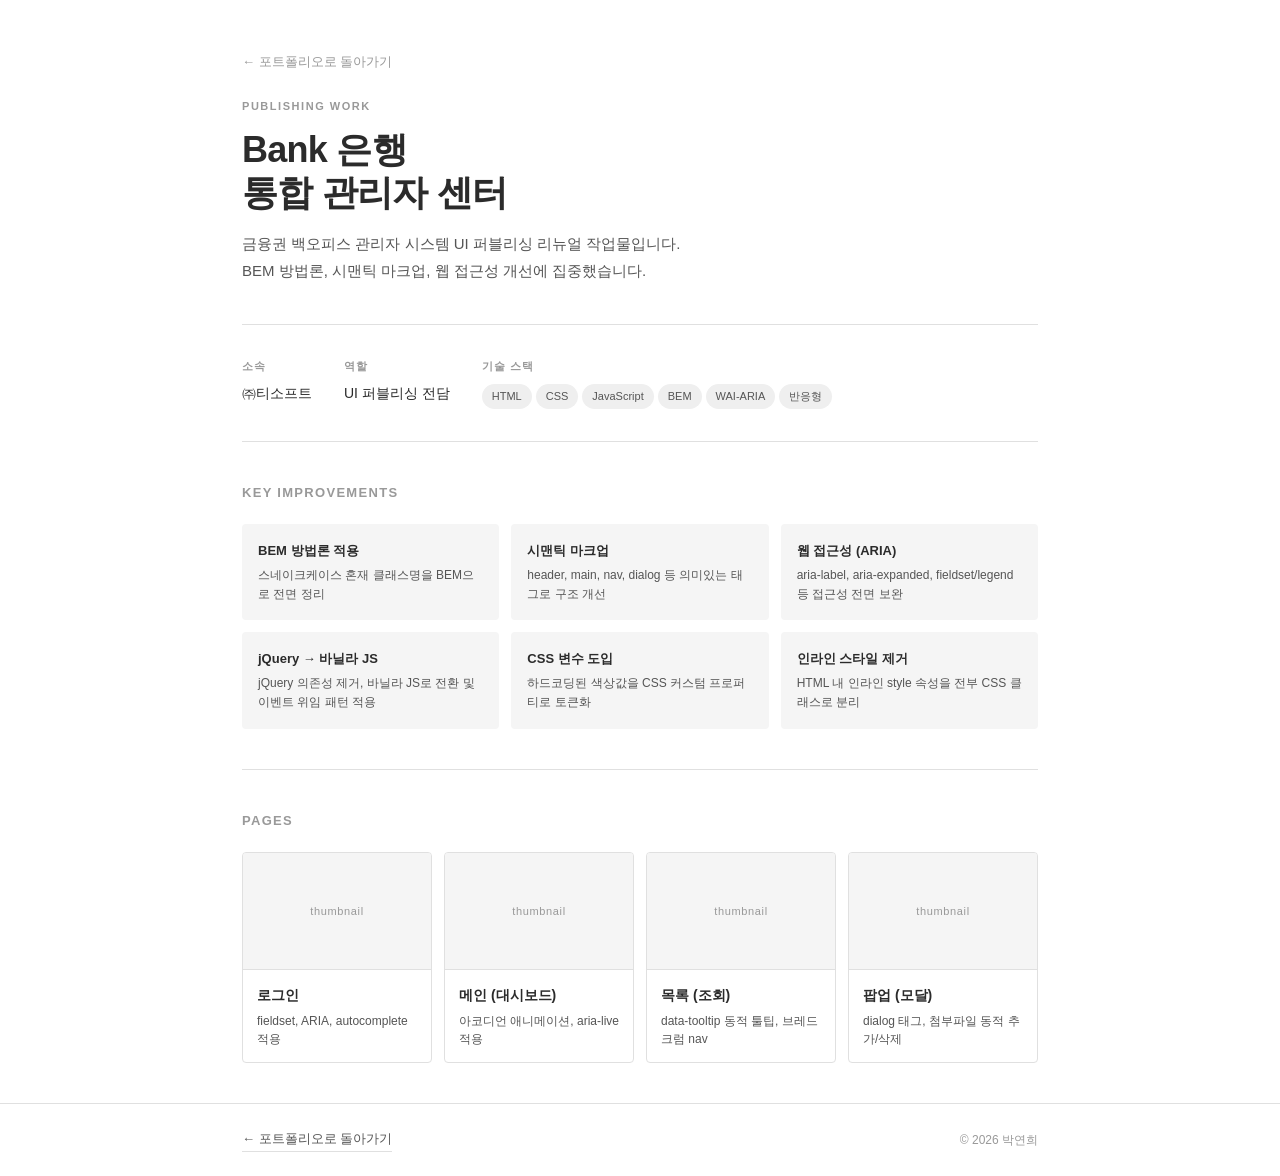
==== bank/bank-index.html @ d20da517 "init: 퍼플 포트폴리오, 금융 리뉴얼 추가" ====
<!DOCTYPE html>
<html lang="ko">

<head>
  <meta charset="UTF-8" />
  <meta name="viewport" content="width=device-width, initial-scale=1.0" />
  <title>은행 통합 관리자 센터 | 박연희 포트폴리오</title>
  <style>
    :root {
      --col-bg: #ffffff;
      --col-surface: #f5f5f5;
      --col-point: #2b2b2b;
      --col-accent: #555555;
      --col-muted: #999999;
      --col-border: #e0e0e0;
      --ff-base: 'Noto Sans KR', sans-serif;
      --max-w: 860px;
    }

    *,
    *::before,
    *::after {
      box-sizing: border-box;
      margin: 0;
      padding: 0;
    }

    body {
      background: var(--col-bg);
      color: var(--col-point);
      font-family: var(--ff-base);
      font-size: 15px;
      line-height: 1.7;
      -webkit-font-smoothing: antialiased;
    }

    a {
      color: inherit;
      text-decoration: none;
    }

    ul {
      list-style: none;
    }

    /* 레이아웃 */
    .l-wrap {
      max-width: var(--max-w);
      margin: 0 auto;
      padding: 0 32px;
    }

    /* 헤더 */
    .page-header {
      padding: 48px 0 40px;
      border-bottom: 1px solid var(--col-border);
    }

    .page-header__back {
      display: inline-flex;
      align-items: center;
      gap: 6px;
      font-size: 13px;
      color: var(--col-muted);
      margin-bottom: 24px;
      transition: color 0.2s;
    }

    .page-header__back:hover {
      color: var(--col-point);
    }

    .page-header__label {
      font-size: 11px;
      font-weight: 700;
      letter-spacing: 0.14em;
      text-transform: uppercase;
      color: var(--col-muted);
      margin-bottom: 12px;
    }

    .page-header__title {
      font-size: clamp(24px, 4vw, 36px);
      font-weight: 700;
      letter-spacing: -0.02em;
      line-height: 1.2;
      margin-bottom: 16px;
    }

    .page-header__desc {
      font-size: 15px;
      color: var(--col-accent);
      max-width: 560px;
      line-height: 1.8;
    }

    /* 프로젝트 정보 */
    .project-meta {
      display: flex;
      flex-wrap: wrap;
      gap: 32px;
      padding: 32px 0;
      border-bottom: 1px solid var(--col-border);
    }

    .project-meta__label {
      font-size: 11px;
      font-weight: 700;
      letter-spacing: 0.1em;
      text-transform: uppercase;
      color: var(--col-muted);
      margin-bottom: 6px;
    }

    .project-meta__value {
      font-size: 14px;
      color: var(--col-point);
    }

    .tag-list {
      display: flex;
      flex-wrap: wrap;
      gap: 4px;
    }

    .tag {
      display: inline-block;
      padding: 3px 10px;
      font-size: 11px;
      font-weight: 500;
      background: #efefef;
      color: var(--col-accent);
      border-radius: 100px;
    }

    /* 개선 포인트 */
    .improve-section {
      padding: 40px 0;
      border-bottom: 1px solid var(--col-border);
    }

    .improve-section__title {
      font-size: 13px;
      font-weight: 700;
      letter-spacing: 0.1em;
      text-transform: uppercase;
      color: var(--col-muted);
      margin-bottom: 20px;
    }

    .improve-list {
      display: grid;
      grid-template-columns: repeat(auto-fill, minmax(220px, 1fr));
      gap: 12px;
    }

    .improve-item {
      padding: 16px;
      background: var(--col-surface);
      border-radius: 4px;
    }

    .improve-item__title {
      font-size: 13px;
      font-weight: 700;
      margin-bottom: 4px;
    }

    .improve-item__desc {
      font-size: 12px;
      color: var(--col-accent);
      line-height: 1.6;
    }

    /* 페이지 목록 */
    .pages-section {
      padding: 40px 0;
    }

    .pages-section__title {
      font-size: 13px;
      font-weight: 700;
      letter-spacing: 0.1em;
      text-transform: uppercase;
      color: var(--col-muted);
      margin-bottom: 20px;
    }

    .page-list {
      display: grid;
      grid-template-columns: repeat(auto-fill, minmax(180px, 1fr));
      gap: 12px;
    }

    .page-card {
      display: flex;
      flex-direction: column;
      border: 1px solid var(--col-border);
      border-radius: 4px;
      overflow: hidden;
      transition: border-color 0.2s, box-shadow 0.2s;
    }

    .page-card:hover {
      border-color: var(--col-point);
      box-shadow: 0 4px 12px rgba(0, 0, 0, 0.08);
    }

    .page-card__thumb {
      aspect-ratio: 16/10;
      background: var(--col-surface);
      display: flex;
      align-items: center;
      justify-content: center;
      font-size: 11px;
      color: var(--col-muted);
      letter-spacing: 0.06em;
      border-bottom: 1px solid var(--col-border);
    }

    .page-card__body {
      padding: 14px;
    }

    .page-card__name {
      font-size: 14px;
      font-weight: 700;
      margin-bottom: 4px;
    }

    .page-card__desc {
      font-size: 12px;
      color: var(--col-accent);
      line-height: 1.5;
    }

    /* 푸터 */
    .page-footer {
      border-top: 1px solid var(--col-border);
      padding: 24px 0;
    }

    .page-footer__inner {
      max-width: var(--max-w);
      margin: 0 auto;
      padding: 0 32px;
      display: flex;
      justify-content: space-between;
      align-items: center;
    }

    .page-footer__back {
      font-size: 13px;
      color: var(--col-accent);
      border-bottom: 1px solid var(--col-border);
      padding-bottom: 1px;
      transition: color 0.2s;
    }

    .page-footer__back:hover {
      color: var(--col-point);
    }

    .page-footer__copy {
      font-size: 12px;
      color: var(--col-muted);
    }

    /* 반응형 */
    @media (max-width: 640px) {
      .project-meta {
        gap: 20px;
      }

      .page-list {
        grid-template-columns: repeat(2, 1fr);
      }
    }

    :focus-visible {
      outline: 2px solid var(--col-point);
      outline-offset: 3px;
    }
  </style>
</head>

<body>

  <main id="main-content">
    <div class="l-wrap">

      <!-- 헤더 -->
      <header class="page-header">
        <a href="../index.html" class="page-header__back" aria-label="포트폴리오 메인으로 돌아가기">
          ← 포트폴리오로 돌아가기
        </a>
        <p class="page-header__label">Publishing Work</p>
        <h1 class="page-header__title">Bank 은행<br />통합 관리자 센터</h1>
        <p class="page-header__desc">
          금융권 백오피스 관리자 시스템 UI 퍼블리싱 리뉴얼 작업물입니다.<br />
          BEM 방법론, 시맨틱 마크업, 웹 접근성 개선에 집중했습니다.
        </p>
      </header>

      <!-- 프로젝트 정보 -->
      <section class="project-meta" aria-label="프로젝트 정보">
        <div class="project-meta__item">
          <p class="project-meta__label">소속</p>
          <p class="project-meta__value">㈜티소프트</p>
        </div>
        <div class="project-meta__item">
          <p class="project-meta__label">역할</p>
          <p class="project-meta__value">UI 퍼블리싱 전담</p>
        </div>
        <div class="project-meta__item">
          <p class="project-meta__label">기술 스택</p>
          <ul class="tag-list" aria-label="사용 기술">
            <li><span class="tag">HTML</span></li>
            <li><span class="tag">CSS</span></li>
            <li><span class="tag">JavaScript</span></li>
            <li><span class="tag">BEM</span></li>
            <li><span class="tag">WAI-ARIA</span></li>
            <li><span class="tag">반응형</span></li>
          </ul>
        </div>
      </section>

      <!-- 개선 포인트 -->
      <section class="improve-section" aria-label="주요 개선 내용">
        <p class="improve-section__title">Key Improvements</p>
        <ul class="improve-list">
          <li class="improve-item">
            <p class="improve-item__title">BEM 방법론 적용</p>
            <p class="improve-item__desc">스네이크케이스 혼재 클래스명을 BEM으로 전면 정리</p>
          </li>
          <li class="improve-item">
            <p class="improve-item__title">시맨틱 마크업</p>
            <p class="improve-item__desc">header, main, nav, dialog 등 의미있는 태그로 구조 개선</p>
          </li>
          <li class="improve-item">
            <p class="improve-item__title">웹 접근성 (ARIA)</p>
            <p class="improve-item__desc">aria-label, aria-expanded, fieldset/legend 등 접근성 전면 보완</p>
          </li>
          <li class="improve-item">
            <p class="improve-item__title">jQuery → 바닐라 JS</p>
            <p class="improve-item__desc">jQuery 의존성 제거, 바닐라 JS로 전환 및 이벤트 위임 패턴 적용</p>
          </li>
          <li class="improve-item">
            <p class="improve-item__title">CSS 변수 도입</p>
            <p class="improve-item__desc">하드코딩된 색상값을 CSS 커스텀 프로퍼티로 토큰화</p>
          </li>
          <li class="improve-item">
            <p class="improve-item__title">인라인 스타일 제거</p>
            <p class="improve-item__desc">HTML 내 인라인 style 속성을 전부 CSS 클래스로 분리</p>
          </li>
        </ul>
      </section>

      <!-- 페이지 목록 -->
      <section class="pages-section" aria-label="페이지 목록">
        <p class="pages-section__title">Pages</p>
        <ul class="page-list">
          <li>
            <a href="html/login.html" class="page-card" target="_blank" aria-label="로그인 페이지 보기">
              <div class="page-card__thumb" aria-hidden="true">thumbnail</div>
              <div class="page-card__body">
                <p class="page-card__name">로그인</p>
                <p class="page-card__desc">fieldset, ARIA, autocomplete 적용</p>
              </div>
            </a>
          </li>
          <li>
            <a href="html/main.html" class="page-card" target="_blank" aria-label="메인(대시보드) 페이지 보기">
              <div class="page-card__thumb" aria-hidden="true">thumbnail</div>
              <div class="page-card__body">
                <p class="page-card__name">메인 (대시보드)</p>
                <p class="page-card__desc">아코디언 애니메이션, aria-live 적용</p>
              </div>
            </a>
          </li>
          <li>
            <a href="html/list.html" class="page-card" target="_blank" aria-label="목록(조회) 페이지 보기">
              <div class="page-card__thumb" aria-hidden="true">thumbnail</div>
              <div class="page-card__body">
                <p class="page-card__name">목록 (조회)</p>
                <p class="page-card__desc">data-tooltip 동적 툴팁, 브레드크럼 nav</p>
              </div>
            </a>
          </li>
          <li>
            <a href="html/modal.html" class="page-card" target="_blank" aria-label="팝업(모달) 페이지 보기">
              <div class="page-card__thumb" aria-hidden="true">thumbnail</div>
              <div class="page-card__body">
                <p class="page-card__name">팝업 (모달)</p>
                <p class="page-card__desc">dialog 태그, 첨부파일 동적 추가/삭제</p>
              </div>
            </a>
          </li>
        </ul>
      </section>

    </div>
  </main>

  <footer class="page-footer" role="contentinfo">
    <div class="page-footer__inner">
      <a href="../index.html" class="page-footer__back">← 포트폴리오로 돌아가기</a>
      <p class="page-footer__copy">© 2026 박연희</p>
    </div>
  </footer>

</body>

</html>
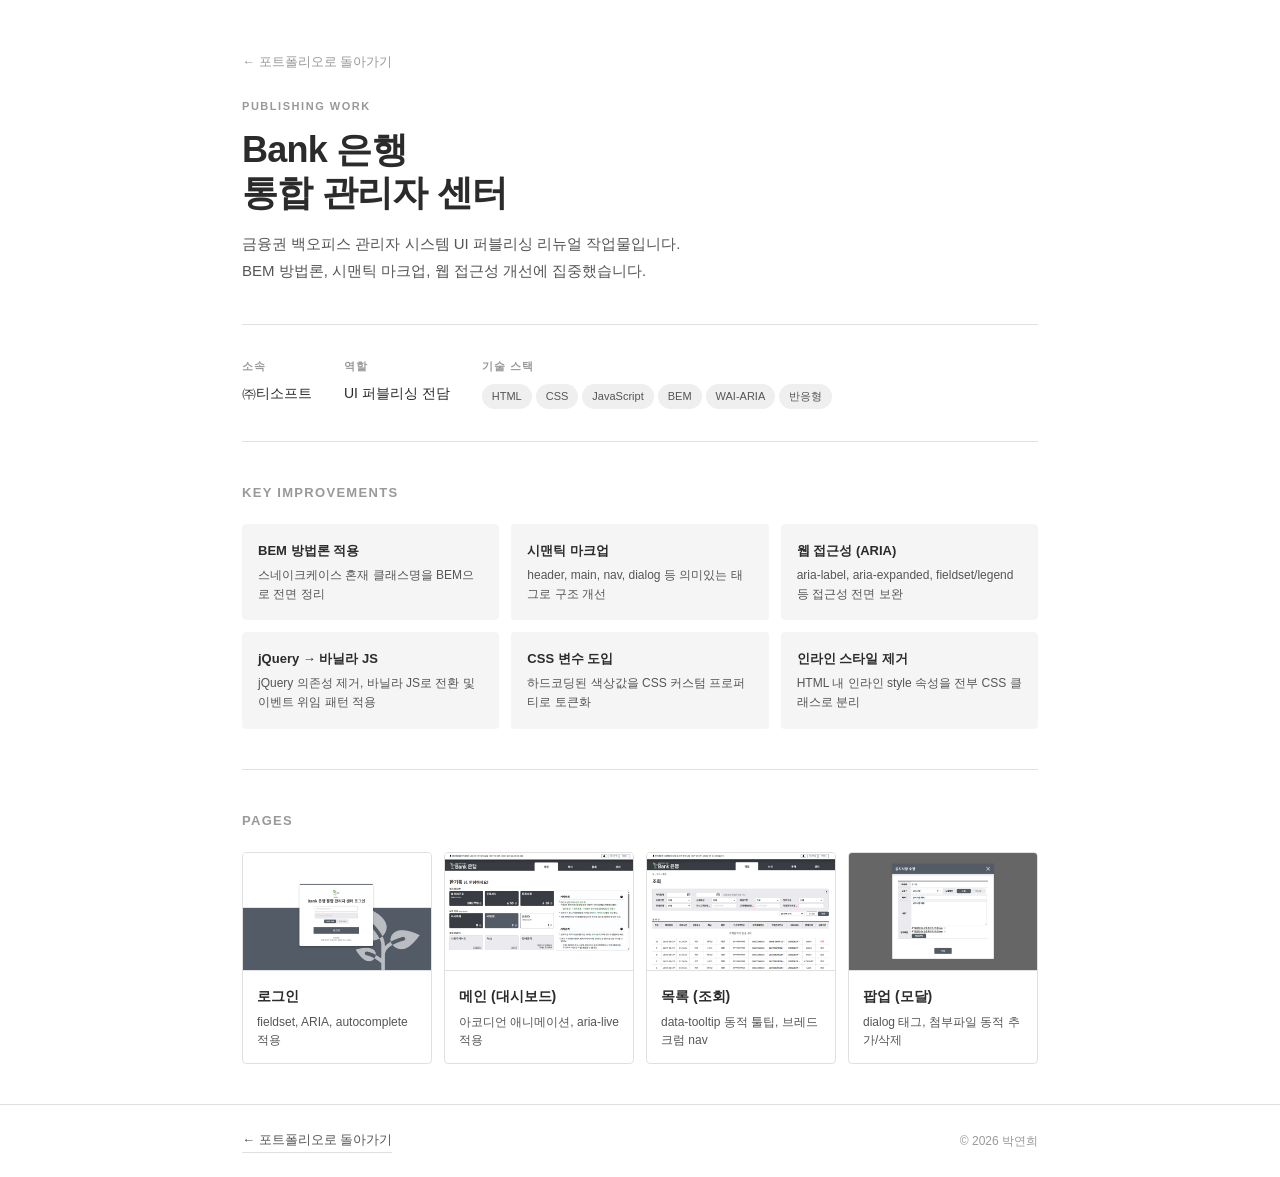
==== commit 0e770639: "feat: 작업물 미리보기 이미지 추가" ====
--- a/bank/bank-index.html
+++ b/bank/bank-index.html
@@ -216,6 +216,13 @@
       color: var(--col-muted);
       letter-spacing: 0.06em;
       border-bottom: 1px solid var(--col-border);
+    }
+
+    .page-card__thumb img {
+      display: block;
+      width: 100%;
+      height: 100%;
+      object-fit: cover;
     }
 
     .page-card__body {
@@ -362,7 +369,9 @@
         <ul class="page-list">
           <li>
             <a href="html/login.html" class="page-card" target="_blank" aria-label="로그인 페이지 보기">
-              <div class="page-card__thumb" aria-hidden="true">thumbnail</div>
+              <div class="page-card__thumb" aria-hidden="true">
+                <img src="../../image/thumb_finance_login.jpg" alt="로그인 페이지 화면" />
+              </div>
               <div class="page-card__body">
                 <p class="page-card__name">로그인</p>
                 <p class="page-card__desc">fieldset, ARIA, autocomplete 적용</p>
@@ -371,7 +380,9 @@
           </li>
           <li>
             <a href="html/main.html" class="page-card" target="_blank" aria-label="메인(대시보드) 페이지 보기">
-              <div class="page-card__thumb" aria-hidden="true">thumbnail</div>
+              <div class="page-card__thumb" aria-hidden="true">
+                <img src="../../image/thumb_finance_main.jpg" alt="메인(대시보드) 페이지 화면" />
+              </div>
               <div class="page-card__body">
                 <p class="page-card__name">메인 (대시보드)</p>
                 <p class="page-card__desc">아코디언 애니메이션, aria-live 적용</p>
@@ -380,7 +391,9 @@
           </li>
           <li>
             <a href="html/list.html" class="page-card" target="_blank" aria-label="목록(조회) 페이지 보기">
-              <div class="page-card__thumb" aria-hidden="true">thumbnail</div>
+              <div class="page-card__thumb" aria-hidden="true">
+                <img src="../../image/thumb_finance_list.jpg" alt="목록(조회) 페이지 화면" />
+              </div>
               <div class="page-card__body">
                 <p class="page-card__name">목록 (조회)</p>
                 <p class="page-card__desc">data-tooltip 동적 툴팁, 브레드크럼 nav</p>
@@ -389,7 +402,9 @@
           </li>
           <li>
             <a href="html/modal.html" class="page-card" target="_blank" aria-label="팝업(모달) 페이지 보기">
-              <div class="page-card__thumb" aria-hidden="true">thumbnail</div>
+              <div class="page-card__thumb" aria-hidden="true">
+                <img src="../../image/thumb_finance_modal.jpg" alt="팝업(모달) 페이지 화면" />
+              </div>
               <div class="page-card__body">
                 <p class="page-card__name">팝업 (모달)</p>
                 <p class="page-card__desc">dialog 태그, 첨부파일 동적 추가/삭제</p>
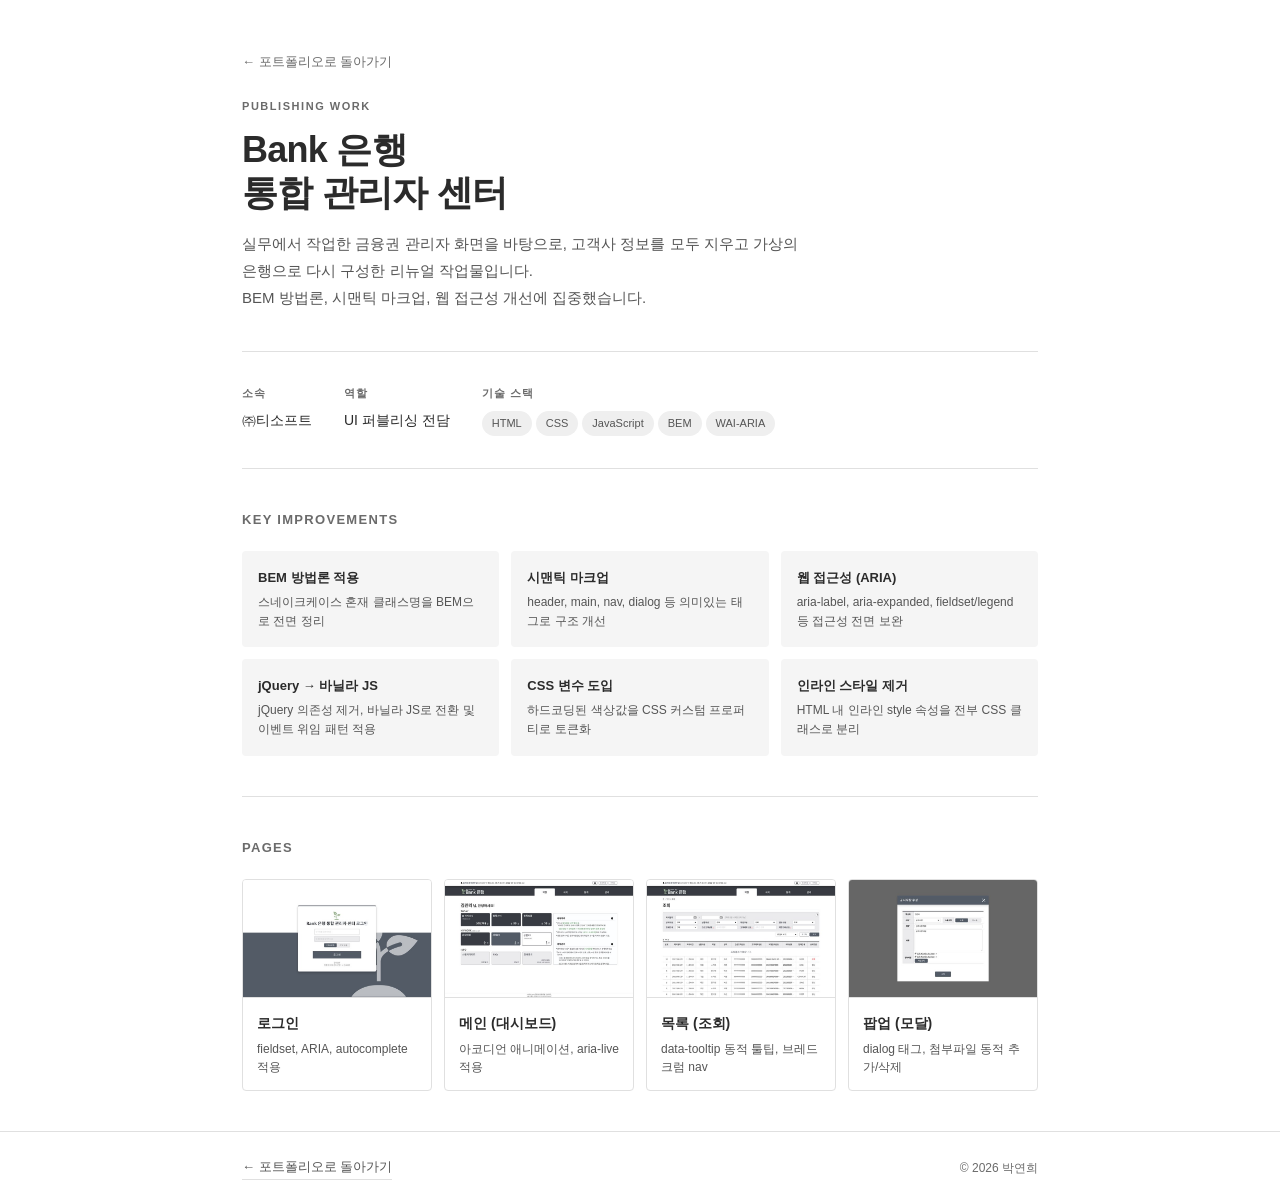
==== commit 5962b10e: "init: 퍼블리셔 포트폴리오" ====
--- a/bank/bank-index.html
+++ b/bank/bank-index.html
@@ -11,7 +11,7 @@
       --col-surface: #f5f5f5;
       --col-point: #2b2b2b;
       --col-accent: #555555;
-      --col-muted: #999999;
+      --col-muted: #6b6b6b;
       --col-border: #e0e0e0;
       --ff-base: 'Noto Sans KR', sans-serif;
       --max-w: 860px;
@@ -304,7 +304,7 @@
         <p class="page-header__label">Publishing Work</p>
         <h1 class="page-header__title">Bank 은행<br />통합 관리자 센터</h1>
         <p class="page-header__desc">
-          금융권 백오피스 관리자 시스템 UI 퍼블리싱 리뉴얼 작업물입니다.<br />
+          실무에서 작업한 금융권 관리자 화면을 바탕으로, 고객사 정보를 모두 지우고 가상의 은행으로 다시 구성한 리뉴얼 작업물입니다.<br />
           BEM 방법론, 시맨틱 마크업, 웹 접근성 개선에 집중했습니다.
         </p>
       </header>
@@ -327,7 +327,6 @@
             <li><span class="tag">JavaScript</span></li>
             <li><span class="tag">BEM</span></li>
             <li><span class="tag">WAI-ARIA</span></li>
-            <li><span class="tag">반응형</span></li>
           </ul>
         </div>
       </section>
@@ -370,7 +369,7 @@
           <li>
             <a href="html/login.html" class="page-card" target="_blank" aria-label="로그인 페이지 보기">
               <div class="page-card__thumb" aria-hidden="true">
-                <img src="../../image/thumb_finance_login.jpg" alt="로그인 페이지 화면" />
+                <img src="./../image/thumb_finance_login.jpg" alt="로그인 페이지 화면" />
               </div>
               <div class="page-card__body">
                 <p class="page-card__name">로그인</p>
@@ -381,7 +380,7 @@
           <li>
             <a href="html/main.html" class="page-card" target="_blank" aria-label="메인(대시보드) 페이지 보기">
               <div class="page-card__thumb" aria-hidden="true">
-                <img src="../../image/thumb_finance_main.jpg" alt="메인(대시보드) 페이지 화면" />
+                <img src="./../image/thumb_finance_main.jpg" alt="메인(대시보드) 페이지 화면" />
               </div>
               <div class="page-card__body">
                 <p class="page-card__name">메인 (대시보드)</p>
@@ -392,7 +391,7 @@
           <li>
             <a href="html/list.html" class="page-card" target="_blank" aria-label="목록(조회) 페이지 보기">
               <div class="page-card__thumb" aria-hidden="true">
-                <img src="../../image/thumb_finance_list.jpg" alt="목록(조회) 페이지 화면" />
+                <img src="./../image/thumb_finance_list.jpg" alt="목록(조회) 페이지 화면" />
               </div>
               <div class="page-card__body">
                 <p class="page-card__name">목록 (조회)</p>
@@ -403,7 +402,7 @@
           <li>
             <a href="html/modal.html" class="page-card" target="_blank" aria-label="팝업(모달) 페이지 보기">
               <div class="page-card__thumb" aria-hidden="true">
-                <img src="../../image/thumb_finance_modal.jpg" alt="팝업(모달) 페이지 화면" />
+                <img src="./../image/thumb_finance_modal.jpg" alt="팝업(모달) 페이지 화면" />
               </div>
               <div class="page-card__body">
                 <p class="page-card__name">팝업 (모달)</p>
